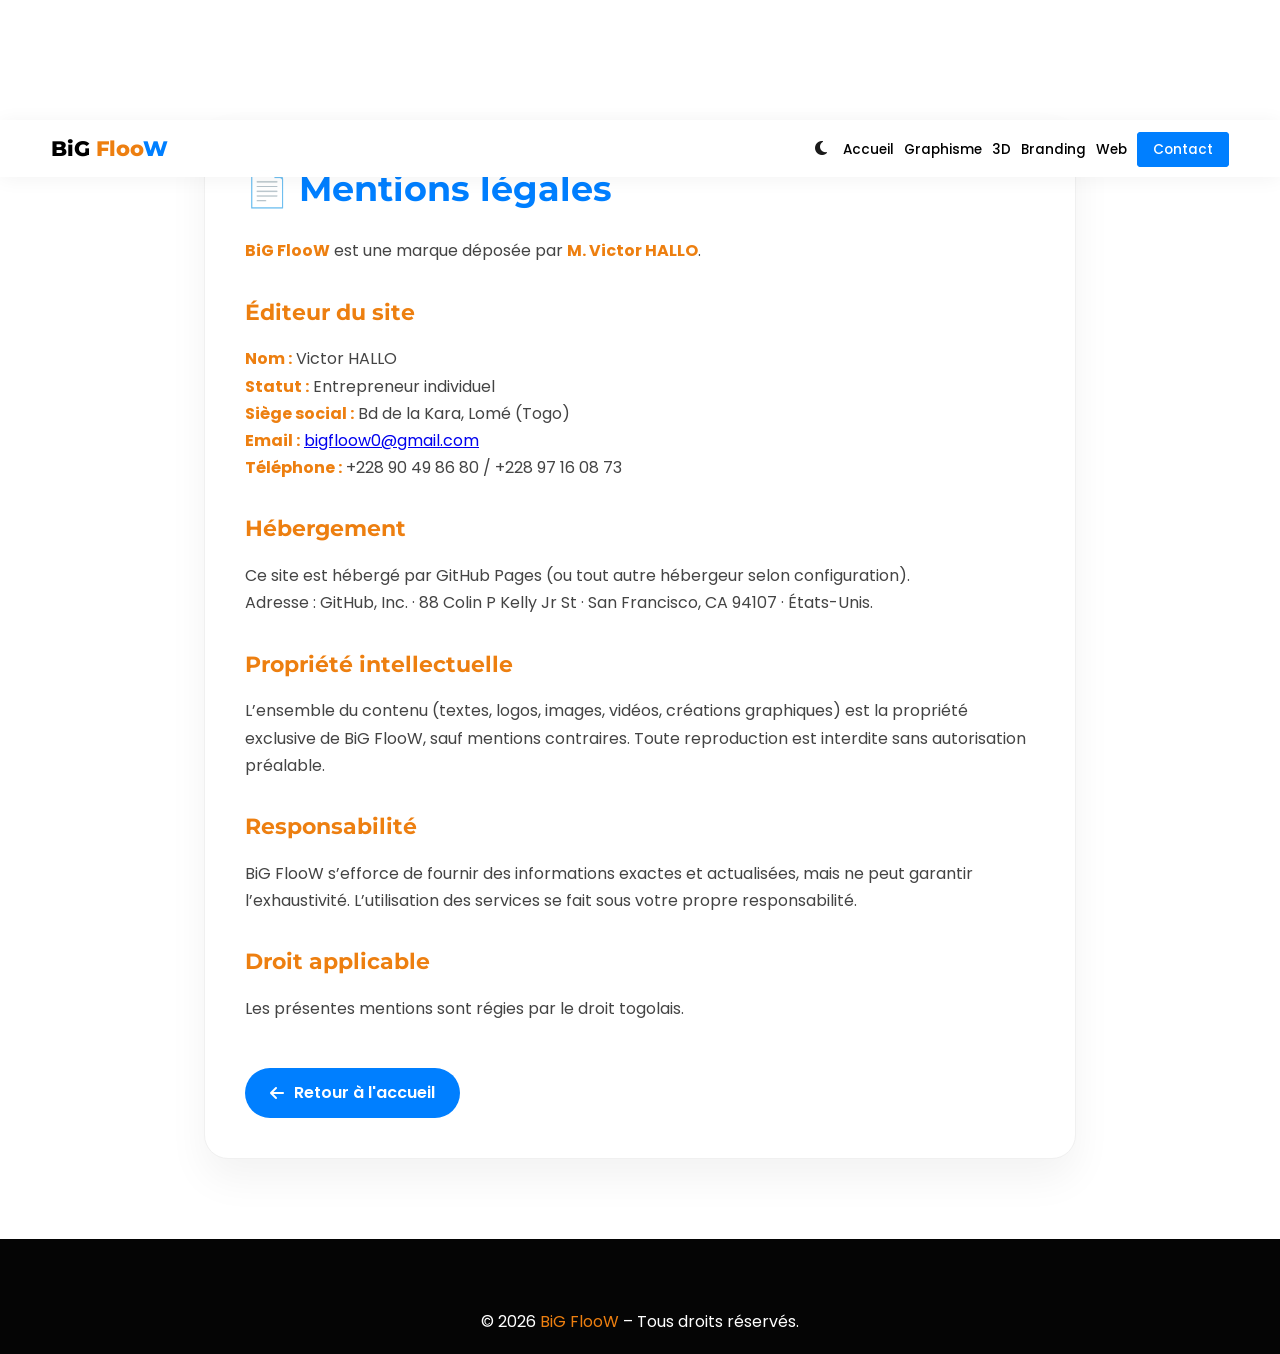
==== mentions-legales.html @ d4baa2ce "Create mentions-legales.html" ====
<!DOCTYPE html>
<html lang="fr">
<head>
    <meta charset="UTF-8">
    <meta name="viewport" content="width=device-width, initial-scale=1.0, viewport-fit=cover">
    <title>Mentions légales | BiG FlooW</title>
    <link rel="icon" type="image/png" href="fac2_logo.png">
    <link href="https://fonts.googleapis.com/css2?family=Montserrat:wght@400;700;800&family=Poppins:wght@300;400;500;600&display=swap" rel="stylesheet">
    <link rel="stylesheet" href="https://cdnjs.cloudflare.com/ajax/libs/font-awesome/6.4.0/css/all.min.css">
    <link rel="stylesheet" href="style.css">
    <style>
        /* Styles spécifiques pour les pages légales */
        .legal-container {
            max-width: 1000px;
            margin: 120px auto 80px;
            padding: 0 5%;
        }
        .legal-card {
            background: #fff;
            border-radius: 24px;
            padding: 40px;
            box-shadow: 0 20px 40px rgba(0,0,0,0.05);
            border: 1px solid #f0f0f0;
        }
        .legal-card h1 {
            font-family: 'Montserrat', sans-serif;
            font-size: 2.2rem;
            color: var(--accent-blue);
            margin-bottom: 20px;
        }
        .legal-card h2 {
            font-family: 'Montserrat', sans-serif;
            font-size: 1.4rem;
            margin: 30px 0 15px 0;
            color: var(--accent-orange);
        }
        .legal-card p, .legal-card li {
            color: #444;
            line-height: 1.7;
            margin-bottom: 1rem;
        }
        .legal-card ul {
            margin-left: 20px;
            margin-bottom: 20px;
        }
        .legal-card strong {
            color: var(--accent-orange);
        }
        .back-home {
            display: inline-flex;
            align-items: center;
            gap: 10px;
            background: var(--accent-blue);
            color: white;
            padding: 12px 25px;
            border-radius: 40px;
            text-decoration: none;
            font-weight: 600;
            margin-top: 30px;
            transition: var(--transition);
        }
        .back-home:hover {
            background: var(--accent-orange);
            transform: translateY(-3px);
        }
        body.dark-theme .legal-card {
            background: #1e1e1e;
            border-color: #333;
        }
        body.dark-theme .legal-card p,
        body.dark-theme .legal-card li {
            color: #ccc;
        }
        body.dark-theme .legal-card strong {
            color: var(--accent-blue);
        }
    </style>
</head>
<body>
    <nav class="navbar">
        <div class="brand">BiG <span class="floo">Floo</span><span class="w">W</span></div>
        <ul class="nav-links">
            <li><button id="theme-toggle" class="theme-btn"><i class="fas fa-moon"></i></button></li>
            <li><a href="index.html">Accueil</a></li>
            <li><a href="portfolio.html">Graphisme</a></li>
            <li><a href="portfolio-3d.html">3D</a></li>
            <li><a href="portfolio-branding.html">Branding</a></li>
            <li><a href="portfolio-web.html">Web</a></li>
            <li><a href="index.html#contact" class="btn-contact">Contact</a></li>
        </ul>
    </nav>

    <div class="legal-container">
        <div class="legal-card">
            <h1>📄 Mentions légales</h1>
            <p><strong>BiG FlooW</strong> est une marque déposée par <strong>M. Victor HALLO</strong>.</p>
            
            <h2>Éditeur du site</h2>
            <p><strong>Nom :</strong> Victor HALLO<br>
            <strong>Statut :</strong> Entrepreneur individuel<br>
            <strong>Siège social :</strong> Bd de la Kara, Lomé (Togo)<br>
            <strong>Email :</strong> <a href="mailto:bigfloow0@gmail.com">bigfloow0@gmail.com</a><br>
            <strong>Téléphone :</strong> +228 90 49 86 80 / +228 97 16 08 73</p>

            <h2>Hébergement</h2>
            <p>Ce site est hébergé par GitHub Pages (ou tout autre hébergeur selon configuration).<br>
            Adresse : GitHub, Inc. · 88 Colin P Kelly Jr St · San Francisco, CA 94107 · États-Unis.</p>

            <h2>Propriété intellectuelle</h2>
            <p>L’ensemble du contenu (textes, logos, images, vidéos, créations graphiques) est la propriété exclusive de BiG FlooW, sauf mentions contraires. Toute reproduction est interdite sans autorisation préalable.</p>

            <h2>Responsabilité</h2>
            <p>BiG FlooW s’efforce de fournir des informations exactes et actualisées, mais ne peut garantir l’exhaustivité. L’utilisation des services se fait sous votre propre responsabilité.</p>

            <h2>Droit applicable</h2>
            <p>Les présentes mentions sont régies par le droit togolais.</p>

            <a href="index.html" class="back-home"><i class="fas fa-arrow-left"></i> Retour à l'accueil</a>
        </div>
    </div>

    <footer class="main-footer" style="margin-top: 60px;">
        <div class="container">
            <div class="footer-bottom-inner" style="justify-content: center;">
                <p>© 2026 <span style="color: #ED7F10;">BiG FlooW</span> – Tous droits réservés.</p>
            </div>
        </div>
    </footer>

    <script>
        document.addEventListener('DOMContentLoaded', function() {
            const themeToggle = document.getElementById('theme-toggle');
            const body = document.body;
            function updateIcon(isDark) { if(themeToggle) { const icon = themeToggle.querySelector('i'); if(icon) isDark ? icon.classList.replace('fa-moon','fa-sun') : icon.classList.replace('fa-sun','fa-moon'); } }
            if(localStorage.getItem('bigfloow-theme') === 'dark') { body.classList.add('dark-theme'); updateIcon(true); }
            if(themeToggle) themeToggle.addEventListener('click', () => { body.classList.toggle('dark-theme'); localStorage.setItem('bigfloow-theme', body.classList.contains('dark-theme') ? 'dark' : 'light'); updateIcon(body.classList.contains('dark-theme')); });
        });
    </script>
</body>
</html>
---- style.css ----
/* =========================================
   VARIABLES & BASE
   ========================================= */
:root {
    --accent-blue: #007FFF;
    --accent-orange: #ED7F10;
    --logo-black: #000000;
    --white: #ffffff;
    --bg-light: #f9f9f9;
    --dark-grey: #1a1a1a;
    --text-soft: #666;
    --transition: all 0.4s cubic-bezier(0.165, 0.84, 0.44, 1);
}

* { box-sizing: border-box; margin: 0; padding: 0; }
html { scroll-behavior: smooth; }

body {
    font-family: 'Poppins', sans-serif;
    color: var(--dark-grey);
    line-height: 1.6;
    background-color: var(--white);
    overflow-x: hidden;
    width: 100%;
}

.container { 
    width: 100%;
    max-width: 1400px;
    margin: 0 auto;
    padding: 0 4%;
}

/* =========================================
   STICKERS DESIGN
   ========================================= */
.bg-stickers {
    position: fixed;
    top: 0; left: 0;
    width: 100%; height: 100%;
    pointer-events: none;
    z-index: 0;
    overflow: hidden;
}
.sticker {
    position: absolute;
    opacity: 0.035;
    color: var(--accent-blue);
    animation: floatSticker 20s ease-in-out infinite;
}
.s1  { font-size: 3rem;  top: 5%;  left: 2%; }
.s2  { font-size: 2.5rem; top: 12%; right: 3%; }
.s3  { font-size: 4rem;  top: 25%; left: 5%;    color: var(--accent-orange); }
.s4  { font-size: 2rem;  top: 18%; right: 8%; }
.s5  { font-size: 3rem;  top: 45%; left: 1%;    color: var(--accent-orange); display: none; }
.s6  { font-size: 2.5rem;top: 55%; right: 2%; }
.s7  { font-size: 3.5rem;top: 35%; right: 5%;   color: var(--accent-orange); display: none; }
.s8  { font-size: 2rem;  top: 68%; left: 4%; }
.s9  { font-size: 2.5rem;top: 72%; right: 10%;  color: var(--accent-orange); display: none; }
.s10 { font-size: 3rem;  top: 82%; left: 10%; }
.s11 { font-size: 4rem;  top: 40%; left: 45%;   color: var(--accent-orange); opacity: 0.015; display: none; }
.s12 { font-size: 2rem;  top: 88%; right: 5%; }
.s13 { font-size: 3rem;  top: 8%;  left: 40%;   color: var(--accent-orange); opacity: 0.015; display: none; }
.s14 { font-size: 2.5rem;top: 60%; left: 30%;   display: none; }

@media (min-width: 768px) {
    .s5, .s7, .s9, .s11, .s13, .s14 { display: block; }
    .s1  { font-size: 4rem;  top: 8%;  left: 3%; }
    .s2  { font-size: 3rem;  top: 15%; right: 5%; }
    .s3  { font-size: 5rem;  top: 30%; left: 8%; }
    .s4  { font-size: 2.5rem;top: 20%; right: 12%; }
    .s6  { font-size: 3rem;  top: 60%; right: 3%; }
    .s8  { font-size: 2rem;  top: 70%; left: 6%; }
    .s10 { font-size: 4rem;  top: 85%; left: 15%; }
    .s12 { font-size: 2.5rem;top: 90%; right: 8%; }
}
@keyframes floatSticker {
    0%, 100% { transform: translateY(0) rotate(0deg); }
    33% { transform: translateY(-15px) rotate(3deg); }
    66% { transform: translateY(8px) rotate(-2deg); }
}

.navbar, header, main, footer, .cookie-box, .lightbox { position: relative; z-index: 1; }

/* =========================================
   NAVBAR RESPONSIVE
   ========================================= */
.navbar {
    display: flex;
    justify-content: space-between;
    align-items: center;
    padding: 12px 4%;
    background: rgba(255, 255, 255, 0.98);
    backdrop-filter: blur(10px);
    position: fixed;
    width: 100%;
    z-index: 1000;
    box-shadow: 0 2px 20px rgba(0,0,0,0.05);
    flex-wrap: wrap;
}
.brand { font-family: 'Montserrat', sans-serif; font-weight: 800; font-size: 1.3rem; color: var(--logo-black); }
.brand .floo { color: var(--accent-orange); }
.brand .w { color: var(--accent-blue); }
.nav-links { list-style: none; display: flex; align-items: center; flex-wrap: wrap; gap: 10px; }
.nav-links li { margin-left: 0; }
.nav-links a { text-decoration: none; color: var(--logo-black); font-weight: 500; font-size: 0.85rem; transition: var(--transition); white-space: nowrap; }
.nav-links a:hover { color: var(--accent-blue); }
.btn-contact {
    background: var(--accent-blue) !important;
    color: white !important;
    padding: 6px 14px;
    border-radius: 4px;
    border: 2px solid var(--accent-blue);
    transition: var(--transition);
    text-decoration: none;
    font-size: 0.75rem;
}
.btn-contact:hover { background: var(--accent-orange) !important; border-color: var(--accent-orange); }
.theme-btn { background: none; border: none; cursor: pointer; font-size: 1rem; color: var(--dark-grey); padding: 6px; }
@media (max-width: 680px) {
    .navbar { flex-direction: column; gap: 8px; padding: 10px 4%; }
    .nav-links { justify-content: center; }
    .nav-links a { font-size: 0.7rem; }
    .btn-contact { padding: 4px 10px; font-size: 0.7rem; }
}

/* =========================================
   HERO
   ========================================= */
.hero {
    min-height: 70vh;
    height: auto;
    background: url('Big foow.webp') center/cover no-repeat;
    position: relative;
    display: flex;
    align-items: center;
    padding: 100px 4% 60px;
}
.hero-overlay { position: absolute; inset: 0; background: linear-gradient(to right, rgba(0,0,0,0.75) 30%, transparent); }
.hero-content { position: relative; z-index: 2; color: white; max-width: 600px; }
.hero-content h1 { font-size: clamp(1.8rem, 6vw, 3.5rem); font-family: 'Montserrat', sans-serif; font-weight: 800; line-height: 1.2; margin-bottom: 15px; }
.highlight { color: var(--accent-orange); }
.hero-content p { font-size: clamp(0.9rem, 4vw, 1.1rem); color: rgba(255,255,255,0.85); }
.signature {
    position: absolute; bottom: 20px; right: 4%;
    background: rgba(255, 255, 255, 0.1);
    backdrop-filter: blur(15px);
    padding: 12px 18px; border-radius: 12px;
    display: flex; align-items: center; gap: 12px;
    border: 1px solid rgba(255,255,255,0.1); z-index: 5;
}
.mini-logo { width: 45px; height: 45px; border-radius: 8px; object-fit: cover; }
.tagline { color: var(--accent-orange); font-weight: 700; font-size: 0.7rem; }
.signature-text p:last-child { color: white; font-size: 0.65rem; opacity: 0.8; }
@media (max-width: 768px) {
    .hero { padding-top: 100px; text-align: center; justify-content: center; }
    .hero-overlay { background: rgba(0,0,0,0.7); }
    .hero-content { text-align: center; }
    .signature { display: none; }
}

/* =========================================
   EXPERTISES - 4 CARTES EN LIGNE
   ========================================= */
.section-padding { padding: 60px 0; }
.section-title { text-align: center; font-family: 'Montserrat'; font-size: clamp(1.8rem, 5vw, 2.5rem); margin-bottom: 40px; }
.blue-text { color: var(--accent-blue); }

.expertise-grid--top {
    display: grid;
    grid-template-columns: repeat(4, 1fr);
    gap: 25px;
    margin-bottom: 30px;
}
@media (max-width: 992px) {
    .expertise-grid--top { grid-template-columns: repeat(2, 1fr); }
}
@media (max-width: 576px) {
    .expertise-grid--top { grid-template-columns: 1fr; }
}

.expertise-grid--bottom { display: grid; grid-template-columns: 1fr; gap: 0; margin-top: 10px; }

.expertise-card {
    background: #ffffff;
    border: 1px solid #f0f0f0;
    border-radius: 12px;
    padding: 30px 20px;
    text-decoration: none;
    color: inherit;
    position: relative;
    transition: var(--transition);
    overflow: hidden;
    box-shadow: 0 5px 15px rgba(0,0,0,0.05);
    display: flex;
    flex-direction: column;
}
.expertise-card:hover { transform: translateY(-5px); border-color: var(--accent-blue); }
.card-icon { color: var(--accent-blue); margin-right: 8px; font-size: 0.9rem; }
.expertise-card h3 { font-family: 'Montserrat', sans-serif; font-size: 1rem; color: var(--logo-black); }
.expertise-card p { font-size: 0.85rem; color: var(--text-soft); line-height: 1.5; }
.card-line { width: 40px; height: 3px; background: var(--accent-blue); margin: 14px 0; transition: var(--transition); }
.expertise-card:hover .card-line { width: 70px; background: var(--accent-orange); }
.card-number { position: absolute; bottom: 8px; right: 12px; font-size: 3rem; font-weight: 900; color: rgba(0,0,0,0.03); line-height: 1; pointer-events: none; }

.expertise-card--wide {
    border-color: var(--accent-orange);
    background: linear-gradient(135deg, #fff 60%, #fff8f2);
    padding: 35px 30px;
}
.web-card-left { width: 100%; }
.web-card-tags { display: flex; flex-wrap: wrap; gap: 8px; margin-top: 15px; }
.web-tag {
    display: inline-flex; align-items: center; gap: 5px;
    background: rgba(0,127,255,0.07);
    color: var(--accent-blue);
    border: 1px solid rgba(0,127,255,0.2);
    border-radius: 20px;
    padding: 4px 12px;
    font-size: 0.7rem;
    font-weight: 600;
}
.new-badge {
    display: inline-block;
    background: var(--accent-orange); color: white;
    font-size: 0.6rem; font-weight: 700;
    text-transform: uppercase;
    padding: 3px 10px; border-radius: 20px;
    margin-bottom: 10px;
}
@media (max-width: 768px) {
    .expertise-card { padding: 25px 18px; }
    .expertise-card--wide { padding: 25px 20px; }
}

/* =========================================
   STATS
   ========================================= */
.stats-section { background: #000; padding: 40px 0; color: white; }
.stats-grid { display: flex; justify-content: space-around; align-items: center; flex-wrap: wrap; gap: 20px; text-align: center; }
.stat-item { flex: 1 1 140px; padding: 10px; }
.stat-number { display: block; font-size: clamp(1.5rem, 5vw, 2.5rem); font-weight: 800; color: var(--accent-orange); margin-bottom: 5px; }
.stat-item p { font-size: 0.8rem; text-transform: uppercase; letter-spacing: 1px; color: #ccc; }

/* =========================================
   STORY PARTIE 1
   ========================================= */
.story-part { background: #fafafa; padding: 50px 0; }
.story-header { margin-bottom: 40px; }
.story-label {
    display: inline-block;
    background: var(--accent-blue);
    color: white;
    font-size: 0.65rem;
    font-weight: 700;
    text-transform: uppercase;
    letter-spacing: 2px;
    padding: 4px 14px;
    border-radius: 20px;
    margin-bottom: 12px;
}
.story-two-col {
    display: grid;
    grid-template-columns: 1fr;
    gap: 25px;
}
.story-block {
    background: #fff;
    border: 1px solid #eee;
    border-radius: 16px;
    padding: 25px 20px;
    transition: var(--transition);
}
.story-icon-box {
    width: 45px; height: 45px;
    background: rgba(0,127,255,0.08);
    border-radius: 12px;
    display: flex; align-items: center; justify-content: center;
    font-size: 1.2rem; color: var(--accent-blue);
    margin-bottom: 15px;
}
.story-block h3 { font-size: 1rem; margin-bottom: 10px; }
.story-block p { font-size: 0.9rem; color: #555; }
.story-block p strong {
    color: var(--accent-orange);
    font-weight: 700;
}
@media (min-width: 768px) { .story-two-col { grid-template-columns: 1fr 1fr; } }

/* =========================================
   STORY PARTIE 2 - CARTE FONDATEUR RONDE
   ========================================= */
.story-part--dark { background: #fafafa; padding: 50px 0; }
.story-founder-grid {
    display: grid;
    grid-template-columns: 1fr;
    gap: 25px;
}
.founder-card {
    background: #ffffff;
    border: 1px solid #eeeeee;
    border-left: 4px solid var(--accent-orange);
    border-radius: 20px;
    padding: 25px 20px;
    display: flex;
    flex-direction: column;
    align-items: center;
    text-align: center;
    gap: 20px;
    box-shadow: 0 4px 15px rgba(0,0,0,0.05);
}
.founder-photo-container {
    width: 100px;
    height: 100px;
    border-radius: 50%;
    overflow: hidden;
    border: 3px solid var(--accent-orange);
    box-shadow: 0 8px 20px rgba(0,0,0,0.15);
    background: #f0f0f0;
    flex-shrink: 0;
}
.founder-photo-img {
    width: 100%;
    height: 100%;
    object-fit: cover;
    display: block;
}
.founder-info h3 { font-family: 'Montserrat', sans-serif; font-size: 1.2rem; color: #1a1a1a; margin-bottom: 5px; }
.founder-title { color: var(--accent-orange); font-size: 0.8rem; font-weight: 600; margin-bottom: 12px; }
.founder-badges { display: flex; gap: 8px; flex-wrap: wrap; justify-content: center; }
.founder-badge {
    display: inline-flex; align-items: center; gap: 5px;
    background: #f5f5f5;
    border: 1px solid #e0e0e0;
    color: #555;
    font-size: 0.7rem;
    padding: 4px 12px; border-radius: 20px;
}
.story-block--light {
    background: #ffffff;
    border: 1px solid #eeeeee;
}
.story-block--light p strong {
    color: var(--accent-orange);
}
.story-logos-row {
    display: flex;
    flex-direction: column;
    gap: 15px;
    margin-top: 10px;
}
.logo-display-block {
    background: #ffffff;
    border: 1px solid #eeeeee;
    border-radius: 12px;
    padding: 20px;
    text-align: center;
}
.story-logo-img {
    max-width: 100px;
    height: auto;
    margin-bottom: 8px;
    filter: grayscale(100%);
    opacity: 0.8;
    transition: 0.3s;
}
.logo-caption { font-size: 0.7rem; color: #888; }
.cert-mini-block {
    background: #fdfdfd;
    border: 1px solid #eeeeee;
    border-right: 3px solid var(--accent-orange);
    border-radius: 12px;
    padding: 15px;
    text-align: center;
}
.cert-year { font-size: 2rem; font-weight: 800; color: var(--accent-blue); font-family: 'Montserrat'; }
@media (min-width: 768px) {
    .founder-card { flex-direction: row; text-align: left; align-items: center; gap: 30px; padding: 30px; }
    .founder-badges { justify-content: flex-start; }
    .story-logos-row { flex-direction: row; align-items: stretch; }
    .logo-display-block { flex: 1; }
    .cert-mini-block { flex: 0 0 120px; }
}

/* =========================================
   FOOTER PREMIUM
   ========================================= */
.main-footer { background: #050505; color: white; padding: 50px 0 0; }
.footer-container { display: grid; grid-template-columns: repeat(auto-fit, minmax(250px, 1fr)); gap: 40px; padding-bottom: 30px; }
.footer-col h4 { color: var(--accent-orange); font-family: 'Montserrat'; margin-bottom: 20px; font-size: 0.85rem; text-transform: uppercase; }
.footer-col ul { list-style: none; }
.footer-col ul li { margin-bottom: 10px; font-size: 0.85rem; }
.footer-col a { color: #888; text-decoration: none; transition: 0.3s; }
.social-links { display: flex; gap: 12px; margin-top: 15px; flex-wrap: wrap; }
.social-icon { width: 40px; height: 40px; background: #111; display: flex; align-items: center; justify-content: center; border-radius: 50%; color: white; font-size: 1rem; transition: var(--transition); }
.footer-whatsapp-btn, .footer-devis-btn, .newsletter-btn { background: #25d366; color: white; border: none; padding: 10px 16px; border-radius: 8px; font-size: 0.8rem; font-weight: 600; cursor: pointer; display: inline-flex; align-items: center; gap: 8px; }
.footer-devis-form { display: flex; flex-direction: column; gap: 10px; }
.footer-devis-form input, .footer-devis-form select { background: #111; border: 1px solid #333; border-radius: 6px; color: #ddd; padding: 8px 12px; font-size: 0.8rem; }
.footer-newsletter { border-top: 1px solid #1a1a1a; padding: 25px 0; background: #080808; margin-top: 20px; }
.footer-newsletter-inner { display: flex; flex-direction: column; gap: 15px; align-items: flex-start; }
.footer-newsletter-form { display: flex; flex-direction: column; gap: 10px; width: 100%; }
.footer-newsletter-form input { width: 100%; padding: 10px; }
.footer-bottom-inner { display: flex; flex-direction: column; text-align: center; gap: 15px; padding: 20px 0; }
.footer-bottom-links { display: flex; gap: 20px; justify-content: center; flex-wrap: wrap; }
.footer-help-btn { background: var(--accent-blue); color: white; border: none; padding: 10px 16px; border-radius: 8px; font-size: 0.8rem; cursor: pointer; width: 100%; }
.footer-quality-badge { display: inline-flex; align-items: center; gap: 8px; background: #111; border: 1px solid #333; border-radius: 30px; padding: 6px 12px; font-size: 0.7rem; }
.line-gradient { height: 4px; background: linear-gradient(to right, #000 33%, #ED7F10 33% 66%, #007FFF 66%); margin-top: 20px; }
@media (min-width: 768px) {
    .footer-newsletter-inner { flex-direction: row; justify-content: space-between; align-items: center; }
    .footer-newsletter-form { flex-direction: row; width: auto; }
    .footer-newsletter-form input { width: 250px; }
    .footer-bottom-inner { flex-direction: row; justify-content: space-between; text-align: left; }
    .footer-help-btn { width: auto; }
}

/* =========================================
   COOKIE & LIGHTBOX
   ========================================= */
.cookie-box {
    position: fixed; bottom: 20px; left: 20px; right: 20px;
    max-width: 380px; background: #000; color: #fff; padding: 18px;
    border-radius: 10px; z-index: 10000; display: none;
}
.cookie-content { display: flex; flex-direction: column; gap: 12px; }
.cookie-btn { background: var(--accent-blue); color: white; border: none; padding: 10px 20px; border-radius: 5px; cursor: pointer; align-self: flex-end; }
.lightbox {
    display: none; position: fixed; z-index: 10001; inset: 0;
    background: rgba(0,0,0,0.9); align-items: center; justify-content: center;
}
.lightbox.active { display: flex; }
.lightbox-content { max-width: 90%; max-height: 80vh; border-radius: 8px; }
.lightbox-close { position: absolute; top: 20px; right: 30px; color: white; font-size: 40px; cursor: pointer; }

/* =========================================
   DARK THEME - FOND NOIR, TEXTES BLANCS
   ========================================= */
body.dark-theme {
    background-color: #121212;
    color: #ffffff;
}
body.dark-theme .expertise-card,
body.dark-theme .story-block,
body.dark-theme .founder-card,
body.dark-theme .logo-display-block,
body.dark-theme .cert-mini-block,
body.dark-theme .story-block--light {
    background: #1e1e1e;
    border-color: #333;
    color: #ffffff;
}
body.dark-theme .navbar {
    background: rgba(18,18,18,0.95);
    border-bottom: 1px solid #333;
}
body.dark-theme .brand,
body.dark-theme .nav-links a {
    color: #ffffff;
}
/* Partie "Notre histoire" fond noir */
body.dark-theme .story-part {
    background: #0a0a0a;
}
body.dark-theme .story-part--dark {
    background: #0a0a0a;
}
body.dark-theme .story-block p,
body.dark-theme .story-block--light p,
body.dark-theme .logo-caption,
body.dark-theme .cert-mini-block p,
body.dark-theme .founder-badge {
    color: #e0e0e0;
}
body.dark-theme .founder-badge {
    background: #2a2a2a;
    border-color: #444;
}
body.dark-theme .story-logo-img {
    filter: grayscale(100%) brightness(1.2);
}
/* Les textes en gras deviennent bleus en mode sombre (touche bleue) */
body.dark-theme .story-block p strong,
body.dark-theme .story-block--light p strong,
body.dark-theme p strong {
    color: var(--accent-blue) !important;
}
body.dark-theme .highlight {
    color: var(--accent-blue);
}
body.dark-theme .card-number {
    color: rgba(255,255,255,0.03) !important;
}
body.dark-theme .expertise-card--wide {
    background: linear-gradient(135deg, #1a1a1a 60%, #1f1810);
}
body.dark-theme .web-tag {
    background: rgba(0,127,255,0.15);
    color: #6bb5ff;
}
body.dark-theme .stats-section {
    background: #000;
}
body.dark-theme .footer-col a:hover {
    color: var(--accent-blue);
}
body.dark-theme .expertise-card h3,
body.dark-theme .expertise-card p,
body.dark-theme .story-block h3,
body.dark-theme .founder-info h3 {
    color: #ffffff;
}

/* =========================================
   UTILITAIRES
   ========================================= */
.whatsapp-float { display: none !important; }
img { max-width: 100%; height: auto; display: block; }

/* Ajustement des marges pour grands écrans */
@media (min-width: 1600px) {
    .container {
        max-width: 1600px;
        padding: 0 6%;
    }
    .expertise-card {
        padding: 35px 25px;
    }
}

/* Logos en forme de cercle avec effet couleur au survol */
.logo-display-block {
    display: flex;
    flex-direction: column;
    align-items: center;
    justify-content: center;
    background: #ffffff;
    border: 1px solid #eeeeee;
    border-radius: 20px;
    padding: 25px 15px;
    text-align: center;
    transition: var(--transition);
}
.logo-avatar {
    width: 120px;
    height: 120px;
    border-radius: 50%;
    overflow: hidden;
    margin-bottom: 15px;
    border: 3px solid var(--accent-orange);
    background: #f0f0f0;
    display: flex;
    align-items: center;
    justify-content: center;
}
.story-logo-img {
    width: 100%;
    height: 100%;
    object-fit: cover;
    transition: var(--transition);
    filter: grayscale(100%);
    opacity: 0.8;
}
.logo-display-block:hover .story-logo-img {
    filter: grayscale(0%);
    opacity: 1;
    transform: scale(1.02);
}
.logo-caption {
    font-size: 0.8rem;
    font-weight: 600;
    color: #555;
    margin-top: 10px;
}
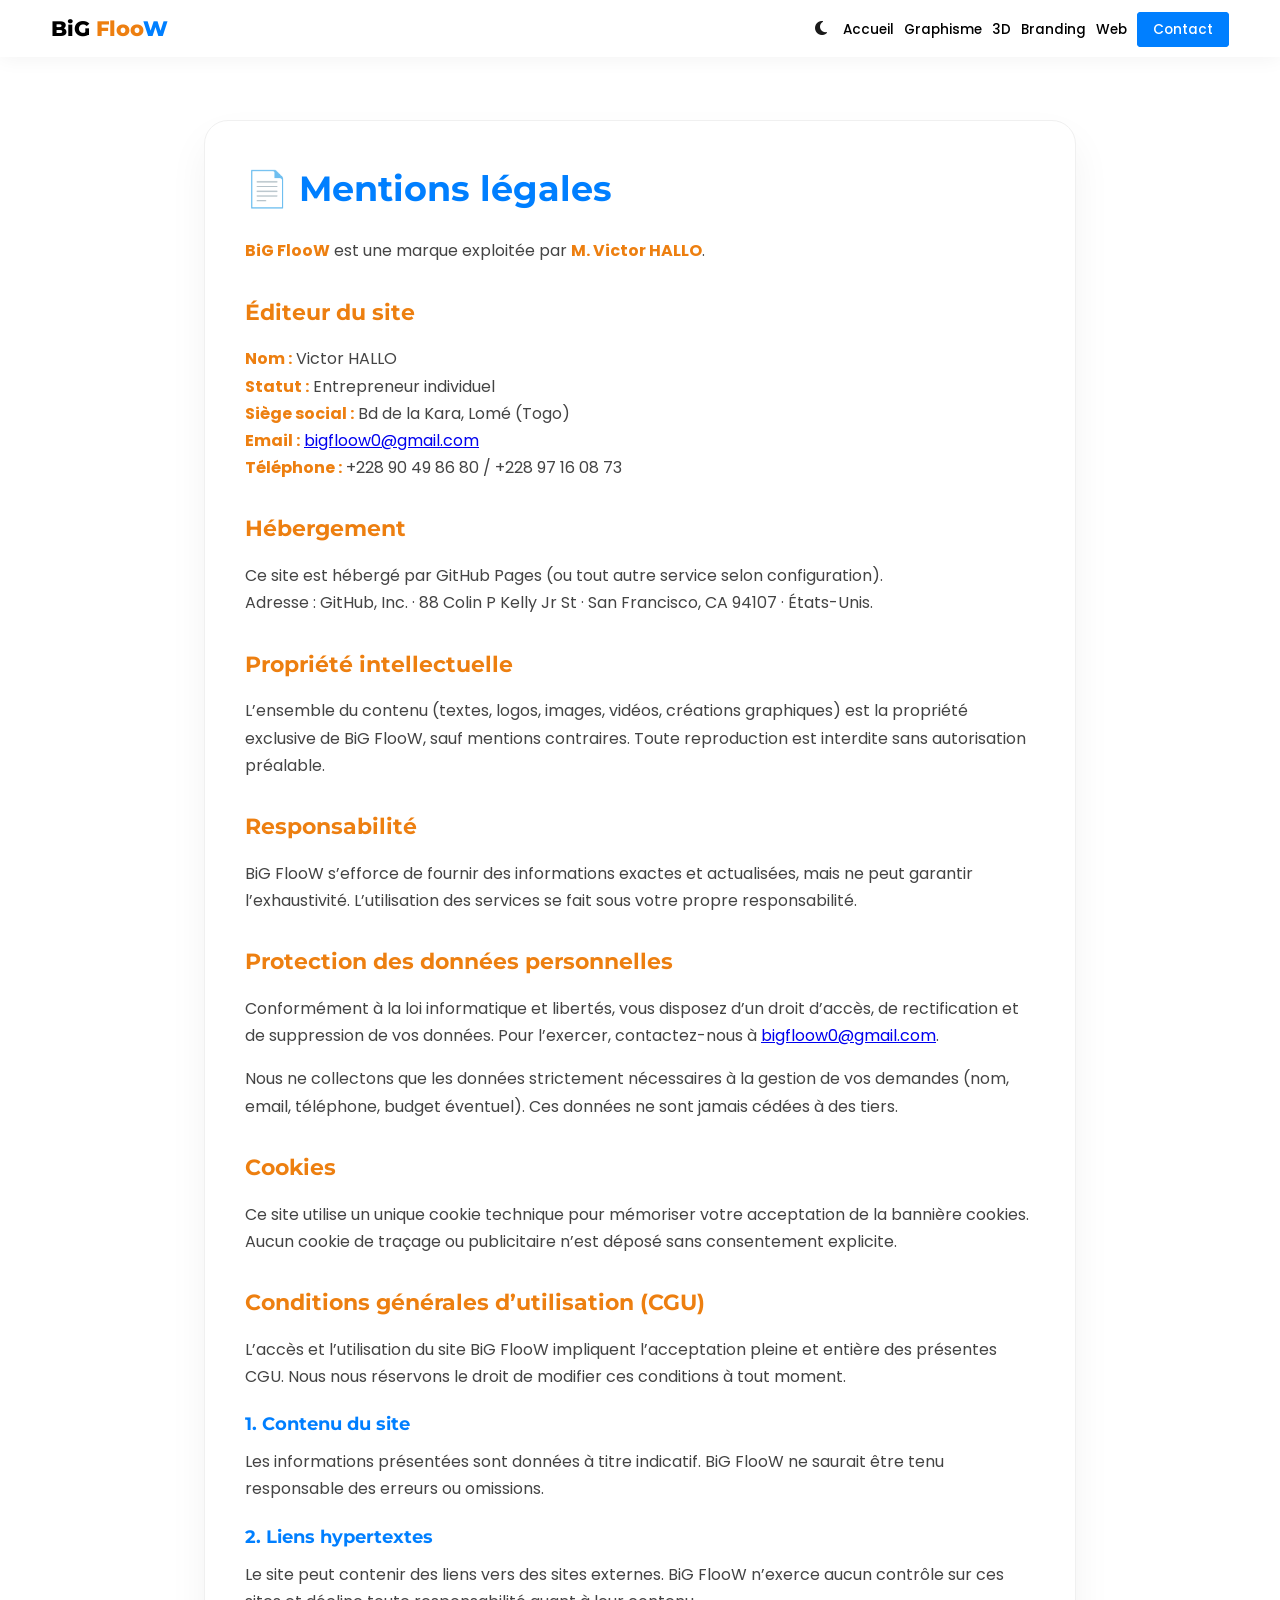
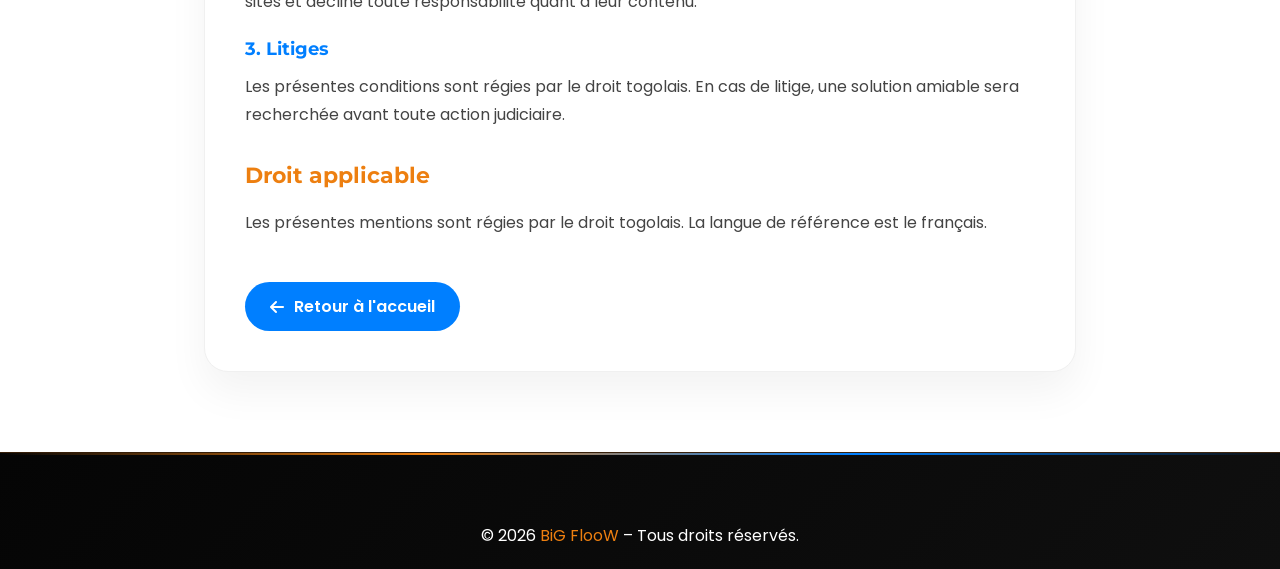
==== commit 8727d3aa: "Update mentions-legales.html" ====
--- a/mentions-legales.html
+++ b/mentions-legales.html
@@ -33,6 +33,12 @@
             font-size: 1.4rem;
             margin: 30px 0 15px 0;
             color: var(--accent-orange);
+        }
+        .legal-card h3 {
+            font-family: 'Montserrat', sans-serif;
+            font-size: 1.1rem;
+            margin: 20px 0 10px;
+            color: var(--accent-blue);
         }
         .legal-card p, .legal-card li {
             color: #444;
@@ -74,6 +80,14 @@
         body.dark-theme .legal-card strong {
             color: var(--accent-blue);
         }
+        /* Correction : navbar déjà fixe dans style.css, on vérifie qu'elle reste */
+        .navbar {
+            position: fixed;
+            top: 0;
+            left: 0;
+            width: 100%;
+            z-index: 1000;
+        }
     </style>
 </head>
 <body>
@@ -93,7 +107,7 @@
     <div class="legal-container">
         <div class="legal-card">
             <h1>📄 Mentions légales</h1>
-            <p><strong>BiG FlooW</strong> est une marque déposée par <strong>M. Victor HALLO</strong>.</p>
+            <p><strong>BiG FlooW</strong> est une marque exploitée par <strong>M. Victor HALLO</strong>.</p>
             
             <h2>Éditeur du site</h2>
             <p><strong>Nom :</strong> Victor HALLO<br>
@@ -103,7 +117,7 @@
             <strong>Téléphone :</strong> +228 90 49 86 80 / +228 97 16 08 73</p>
 
             <h2>Hébergement</h2>
-            <p>Ce site est hébergé par GitHub Pages (ou tout autre hébergeur selon configuration).<br>
+            <p>Ce site est hébergé par GitHub Pages (ou tout autre service selon configuration).<br>
             Adresse : GitHub, Inc. · 88 Colin P Kelly Jr St · San Francisco, CA 94107 · États-Unis.</p>
 
             <h2>Propriété intellectuelle</h2>
@@ -112,8 +126,24 @@
             <h2>Responsabilité</h2>
             <p>BiG FlooW s’efforce de fournir des informations exactes et actualisées, mais ne peut garantir l’exhaustivité. L’utilisation des services se fait sous votre propre responsabilité.</p>
 
+            <h2>Protection des données personnelles</h2>
+            <p>Conformément à la loi informatique et libertés, vous disposez d’un droit d’accès, de rectification et de suppression de vos données. Pour l’exercer, contactez-nous à <a href="mailto:bigfloow0@gmail.com">bigfloow0@gmail.com</a>.</p>
+            <p>Nous ne collectons que les données strictement nécessaires à la gestion de vos demandes (nom, email, téléphone, budget éventuel). Ces données ne sont jamais cédées à des tiers.</p>
+
+            <h2>Cookies</h2>
+            <p>Ce site utilise un unique cookie technique pour mémoriser votre acceptation de la bannière cookies. Aucun cookie de traçage ou publicitaire n’est déposé sans consentement explicite.</p>
+
+            <h2>Conditions générales d’utilisation (CGU)</h2>
+            <p>L’accès et l’utilisation du site BiG FlooW impliquent l’acceptation pleine et entière des présentes CGU. Nous nous réservons le droit de modifier ces conditions à tout moment.</p>
+            <h3>1. Contenu du site</h3>
+            <p>Les informations présentées sont données à titre indicatif. BiG FlooW ne saurait être tenu responsable des erreurs ou omissions.</p>
+            <h3>2. Liens hypertextes</h3>
+            <p>Le site peut contenir des liens vers des sites externes. BiG FlooW n’exerce aucun contrôle sur ces sites et décline toute responsabilité quant à leur contenu.</p>
+            <h3>3. Litiges</h3>
+            <p>Les présentes conditions sont régies par le droit togolais. En cas de litige, une solution amiable sera recherchée avant toute action judiciaire.</p>
+
             <h2>Droit applicable</h2>
-            <p>Les présentes mentions sont régies par le droit togolais.</p>
+            <p>Les présentes mentions sont régies par le droit togolais. La langue de référence est le français.</p>
 
             <a href="index.html" class="back-home"><i class="fas fa-arrow-left"></i> Retour à l'accueil</a>
         </div>
--- a/style.css
+++ b/style.css
@@ -390,12 +390,12 @@
 .footer-col h4 { color: var(--accent-orange); font-family: 'Montserrat'; margin-bottom: 20px; font-size: 0.85rem; text-transform: uppercase; }
 .footer-col ul { list-style: none; }
 .footer-col ul li { margin-bottom: 10px; font-size: 0.85rem; }
-.footer-col a { color: #888; text-decoration: none; transition: 0.3s; }
+.footer-col a { color: #FCFCFC; text-decoration: none; transition: 0.3s; }
 .social-links { display: flex; gap: 12px; margin-top: 15px; flex-wrap: wrap; }
 .social-icon { width: 40px; height: 40px; background: #111; display: flex; align-items: center; justify-content: center; border-radius: 50%; color: white; font-size: 1rem; transition: var(--transition); }
 .footer-whatsapp-btn, .footer-devis-btn, .newsletter-btn { background: #25d366; color: white; border: none; padding: 10px 16px; border-radius: 8px; font-size: 0.8rem; font-weight: 600; cursor: pointer; display: inline-flex; align-items: center; gap: 8px; }
 .footer-devis-form { display: flex; flex-direction: column; gap: 10px; }
-.footer-devis-form input, .footer-devis-form select { background: #111; border: 1px solid #333; border-radius: 6px; color: #ddd; padding: 8px 12px; font-size: 0.8rem; }
+.footer-devis-form input, .footer-devis-form select { background: #111; border: 1px solid #FCFCFC; border-radius: 6px; color: #ddd; padding: 8px 12px; font-size: 0.8rem; }
 .footer-newsletter { border-top: 1px solid #1a1a1a; padding: 25px 0; background: #080808; margin-top: 20px; }
 .footer-newsletter-inner { display: flex; flex-direction: column; gap: 15px; align-items: flex-start; }
 .footer-newsletter-form { display: flex; flex-direction: column; gap: 10px; width: 100%; }
@@ -526,47 +526,226 @@
     }
 }
 
-/* Logos en forme de cercle avec effet couleur au survol */
-.logo-display-block {
-    display: flex;
-    flex-direction: column;
+.legal-btn {
+    display: inline-flex;
     align-items: center;
-    justify-content: center;
-    background: #ffffff;
-    border: 1px solid #eeeeee;
-    border-radius: 20px;
-    padding: 25px 15px;
-    text-align: center;
+    gap: 8px;
+    background: rgba(255,255,255,0.08);
+    backdrop-filter: blur(4px);
+    border: 1px solid rgba(237,127,16,0.4);
+    padding: 8px 18px;
+    border-radius: 40px;
+    color: white;
+    font-size: 0.8rem;
+    font-weight: 500;
     transition: var(--transition);
-}
-.logo-avatar {
-    width: 120px;
-    height: 120px;
+    text-decoration: none;
+}
+.legal-btn:hover {
+    background: var(--accent-orange);
+    border-color: var(--accent-orange);
+    color: white;
+    transform: translateY(-2px);
+}
+body.dark-theme .legal-btn {
+    background: rgba(0,0,0,0.5);
+    border-color: var(--accent-blue);
+}
+body.dark-theme .legal-btn:hover {
+    background: var(--accent-blue);
+}
+
+.dav-round-logo {
     border-radius: 50%;
-    overflow: hidden;
-    margin-bottom: 15px;
-    border: 3px solid var(--accent-orange);
-    background: #f0f0f0;
-    display: flex;
-    align-items: center;
-    justify-content: center;
-}
+    object-fit: cover;
+    width: 100px;
+    height: 100px;
+}
+
+/* =========================================
+   AMÉLIORATIONS GRAPHIQUES & SURVOLS
+   ========================================= */
+
+/* 1. Effets de survol plus professionnels sur les textes (liens, titres, etc.) */
+a, .footer-col a, .legal-btn, .btn-contact, .expertise-card h3, .story-block h3, .founder-info h3 {
+    transition: all 0.3s ease;
+}
+/* Liens du footer et navigation */
+.footer-col a:hover, .nav-links a:hover, .legal-btn:hover {
+    letter-spacing: 0.5px;
+    text-shadow: 0 0 2px rgba(255,255,255,0.5);
+}
+/* Titres des cartes d'expertise au survol */
+.expertise-card:hover h3 {
+    color: var(--accent-orange);
+    transform: translateX(5px);
+}
+/* Ligne sous le titre au survol déjà existante, on améliore */
+.card-line {
+    transition: width 0.4s ease, background 0.3s ease;
+}
+.expertise-card:hover .card-line {
+    width: 70px;
+    background: var(--accent-orange);
+}
+/* Boutons "Contact" et devis */
+.btn-contact:hover, .footer-devis-btn:hover, .newsletter-btn:hover, .footer-help-btn:hover {
+    transform: translateY(-3px);
+    box-shadow: 0 8px 20px rgba(0,0,0,0.2);
+}
+.footer-devis-btn:hover, .newsletter-btn:hover {
+    background: #20ba58;
+    box-shadow: 0 8px 20px rgba(37,211,102,0.3);
+}
+.footer-help-btn:hover {
+    background: #005fcc;
+    box-shadow: 0 8px 20px rgba(0,127,255,0.3);
+}
+
+/* 2. Correction : survol des logos (retrouver leurs couleurs d'origine) */
 .story-logo-img {
-    width: 100%;
-    height: 100%;
-    object-fit: cover;
-    transition: var(--transition);
     filter: grayscale(100%);
     opacity: 0.8;
-}
-.logo-display-block:hover .story-logo-img {
+    transition: all 0.4s cubic-bezier(0.2, 0.9, 0.4, 1.1);
+}
+.story-logo-img:hover {
     filter: grayscale(0%);
     opacity: 1;
+    transform: scale(1.05);
+}
+/* Pour le logo Dav déjà rond, on conserve */
+.dav-round-logo, .big-round-logo {
+    transition: all 0.4s ease;
+}
+.dav-round-logo:hover, .big-round-logo:hover {
+    filter: grayscale(0%);
+    opacity: 1;
+    transform: scale(1.05) rotate(2deg);
+}
+
+/* 3. Icônes réseaux sociaux dans le footer : couleurs officielles au survol */
+.social-icon {
+    transition: all 0.3s ease;
+    background: #1a1a1a;
+}
+.social-icon i {
+    transition: color 0.3s ease;
+}
+.social-icon.facebook:hover {
+    background: #1877F2;
+    transform: translateY(-5px);
+    box-shadow: 0 8px 15px rgba(24,119,242,0.3);
+}
+.social-icon.instagram:hover {
+    background: linear-gradient(45deg, #f09433, #d62976, #962fbf, #4f5bd5);
+    transform: translateY(-5px);
+    box-shadow: 0 8px 15px rgba(214,41,118,0.3);
+}
+.social-icon.tiktok:hover {
+    background: #000000;
+    border: 1px solid #25f4ee;
+    transform: translateY(-5px);
+    box-shadow: 0 8px 15px rgba(37,244,238,0.2);
+}
+.social-icon.tiktok:hover i {
+    color: #25f4ee;
+}
+.social-icon.youtube:hover {
+    background: #CD201F;
+    transform: translateY(-5px);
+    box-shadow: 0 8px 15px rgba(205,32,31,0.3);
+}
+.social-icon.linkedin:hover {
+    background: #0077B5;
+    transform: translateY(-5px);
+    box-shadow: 0 8px 15px rgba(0,119,181,0.3);
+}
+/* Pour tous, l'icône devient blanche sur fond coloré */
+.social-icon:hover i {
+    color: white;
+}
+
+/* 4. Footer plus design : dégradé subtil, bordures améliorées, ombres */
+.main-footer {
+    background: linear-gradient(135deg, #050505 0%, #0a0a0a 50%, #0f0f0f 100%);
+    position: relative;
+    border-top: 1px solid rgba(237,127,16,0.2);
+}
+/* Ajout d'une "lumière" en haut du footer */
+.main-footer::before {
+    content: '';
+    position: absolute;
+    top: 0;
+    left: 0;
+    width: 100%;
+    height: 2px;
+    background: linear-gradient(90deg, transparent, var(--accent-orange), var(--accent-blue), transparent);
+}
+/* Cartes dans le footer (devis, newsletter) avec bordure subtile */
+.footer-devis-form input, .footer-devis-form select {
+    background: rgba(20,20,20,0.9);
+    border: 1px solid rgba(255,255,255,0.15);
+    transition: all 0.3s;
+}
+.footer-devis-form input:focus, .footer-devis-form select:focus {
+    border-color: var(--accent-orange);
+    box-shadow: 0 0 8px rgba(237,127,16,0.3);
+    outline: none;
+}
+.footer-newsletter {
+    background: linear-gradient(90deg, #080808 0%, #101010 100%);
+    border-radius: 12px;
+    margin: 20px 0;
+    padding: 20px 25px;
+    box-shadow: 0 5px 20px rgba(0,0,0,0.3);
+}
+.footer-newsletter-inner {
+    background: transparent;
+}
+/* Boutons légaux (Mentions / Confidentialité) avec animation */
+.legal-btn {
+    background: rgba(255,255,255,0.05);
+    backdrop-filter: blur(8px);
+    border: 1px solid rgba(237,127,16,0.3);
+    transition: all 0.3s ease;
+}
+.legal-btn:hover {
+    background: var(--accent-orange);
+    border-color: var(--accent-orange);
+    transform: translateY(-3px);
+    box-shadow: 0 5px 15px rgba(237,127,16,0.4);
+}
+body.dark-theme .legal-btn:hover {
+    background: var(--accent-blue);
+    border-color: var(--accent-blue);
+    box-shadow: 0 5px 15px rgba(0,127,255,0.4);
+}
+/* Ligne décorative du footer */
+.line-gradient {
+    height: 4px;
+    background: linear-gradient(90deg, #000 0%, #ED7F10 35%, #007FFF 70%, #000 100%);
+    margin: 20px 0 0;
+}
+/* Badge qualité amélioré */
+.footer-quality-badge {
+    background: rgba(0,0,0,0.6);
+    backdrop-filter: blur(4px);
+    border: 1px solid rgba(237,127,16,0.3);
+    transition: 0.3s;
+}
+.footer-quality-badge:hover {
+    border-color: var(--accent-orange);
     transform: scale(1.02);
 }
-.logo-caption {
-    font-size: 0.8rem;
-    font-weight: 600;
-    color: #555;
-    margin-top: 10px;
-}
+/* Effet sur les liens de navigation du footer */
+.footer-col ul li a {
+    display: inline-block;
+    transition: transform 0.2s, color 0.2s;
+}
+.footer-col ul li a:hover {
+    transform: translateX(5px);
+    color: var(--accent-orange) !important;
+}
+body.dark-theme .footer-col ul li a:hover {
+    color: var(--accent-blue) !important;
+}
